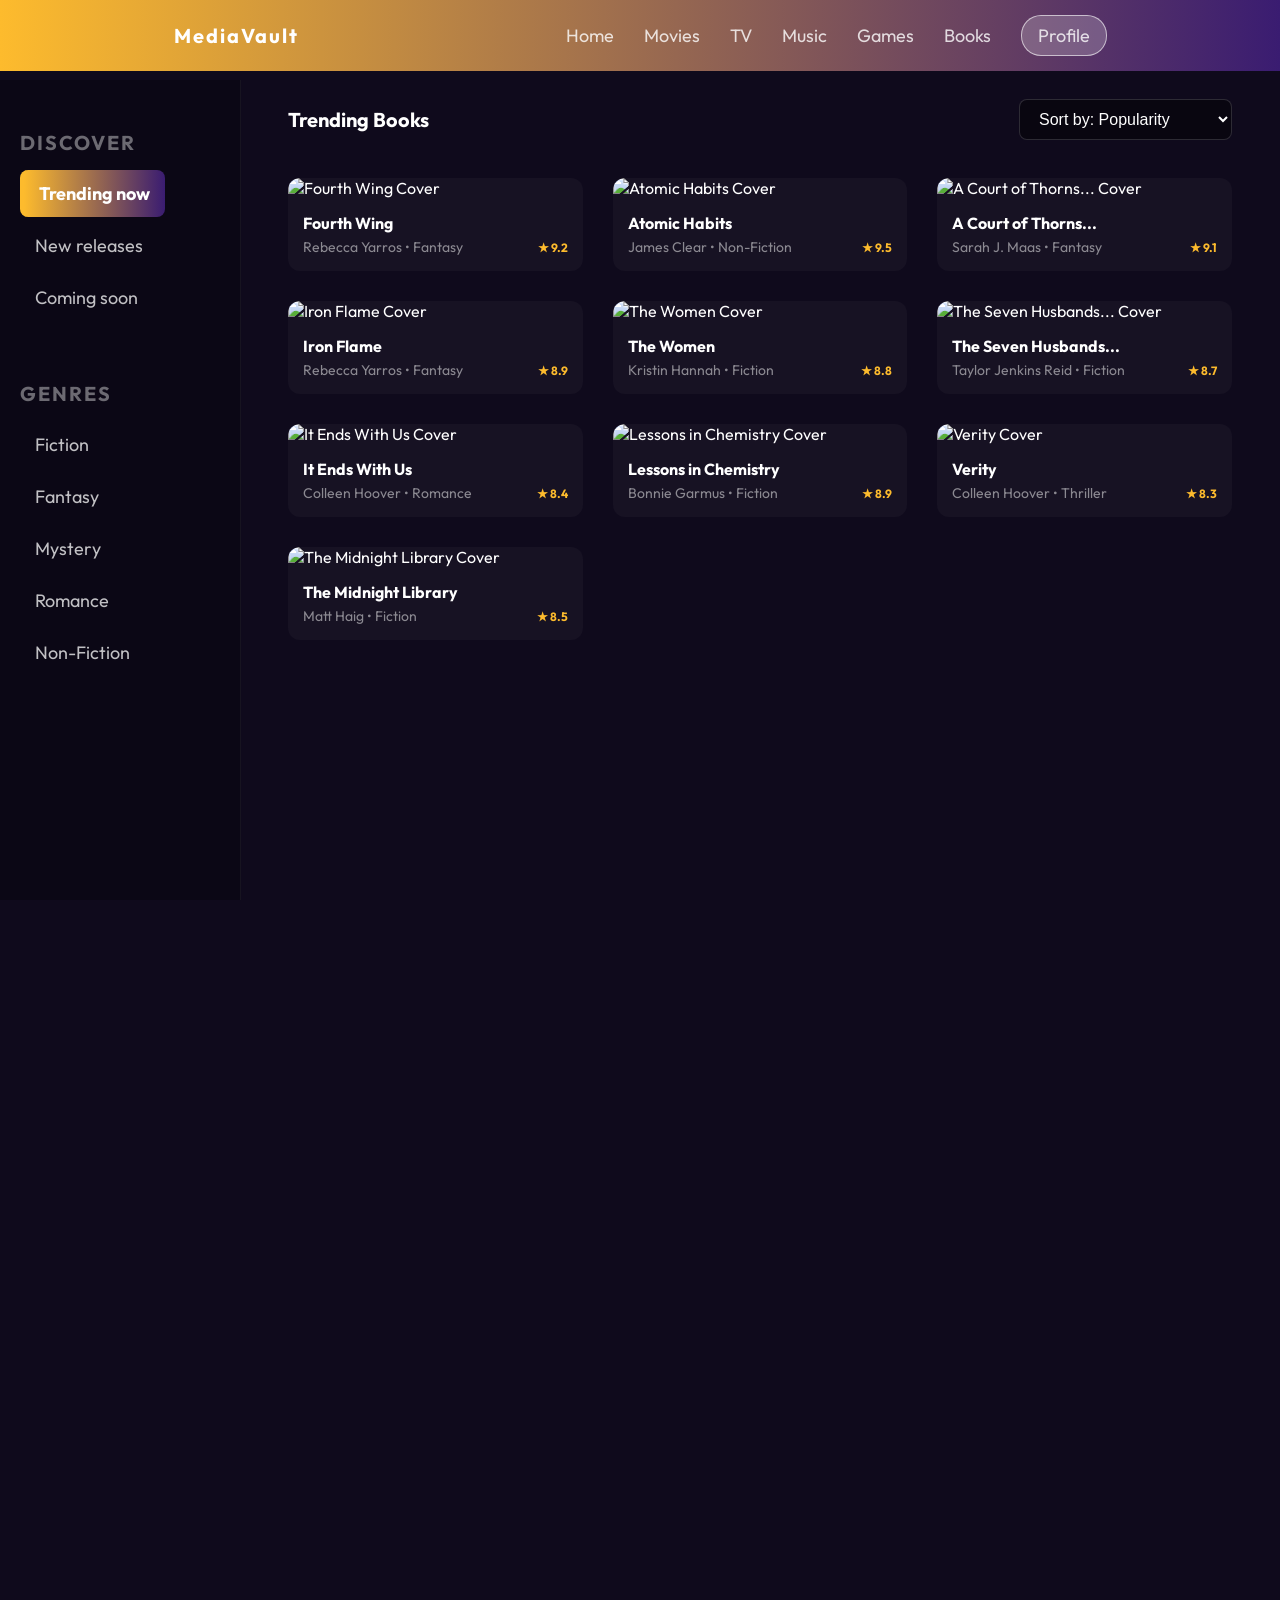
==== books.html @ d65033bf "Frontend" ====
<!DOCTYPE html>
<html>
    <head>
        <title>Media Vault</title>
        <link rel="stylesheet" href="styles/general.css">
        <link rel="stylesheet" href="styles/header.css">
        <link rel="stylesheet" href="styles/sidebar.css">
        <link rel="stylesheet" href="styles/layout.css">
        <link rel="stylesheet" href="styles/grid.css">
        <link rel="preconnect" href="https://fonts.googleapis.com">
        <link rel="preconnect" href="https://fonts.gstatic.com" crossorigin>
        <link href="https://fonts.googleapis.com/css2?family=Outfit:wght@100..900&display=swap" rel="stylesheet">
    </head>
    <body>
        <header class="site-header">
            <nav class="navbar">
                <div class="logo">
                    MediaVault
                </div>
                <div class="nav-links">
                    <a href="index.html" class="link">Home</a>
                    <a href="movies.html" class="link">Movies</a>
                    <a href="tv.html" class="link">TV</a>
                    <a href="music.html" class="link">Music</a>
                    <a href="games.html" class="link">Games</a>
                    <a href="books.html" class="link">Books</a>
                    <a href="profile.html" class="link profile-link">Profile</a>
                </div>
            </nav>
        </header>
        <div class="page-layout">
            <nav class="sidebar">
                <div class="sidebar-discover">
                    <h3>Discover</h3>
                    <div class="sidebar-menu">
                        <div class="sidebar-menu-item active" data-category="trending">Trending now</div>
                        <div class="sidebar-menu-item" data-category="new">New releases</div>
                        <div class="sidebar-menu-item" data-category="coming">Coming soon</div>
                    </div>
                </div>
                <div class="sidebar-genres">
                    <h3>Genres</h3>
                    <div class="sidebar-menu">
                        <div class="sidebar-menu-item" data-category="fiction">Fiction</div>
                        <div class="sidebar-menu-item" data-category="fantasy">Fantasy</div>
                        <div class="sidebar-menu-item" data-category="mystery">Mystery</div>
                        <div class="sidebar-menu-item" data-category="romance">Romance</div>
                        <div class="sidebar-menu-item" data-category="nonfiction">Non-Fiction</div>
                    </div>
                </div>
            </nav>
            <main class="content">
                <div class="content-header">
                    <h2>Trending Books</h2>
                    <div class="filter-group">
                        <select class="sort-dropdown">
                            <option value="popular">Sort by: Popularity</option>
                            <option value="newest">Sort by: Newest</option>
                            <option value="rating">Sort by: Highest Rated</option>
                        </select>
                    </div>
                </div>
                <div class="media-grid"></div>
            </main>
        </div>
    <script src="scripts/books.js"></script>
    </body>
</html>
---- styles/general.css ----
body{
    font-family: Outfit;
    background-color: #0f0a1c;
    color: white;
    height: 3000px;
}
p{
    margin-top: 0;
    margin-bottom: 0;
}
---- styles/header.css ----
.navbar{
    position: fixed;
    top: 0;
    left: 0;
    right: 0;
    display: flex;
    flex-direction: row;
    justify-content: space-around;
    align-items: center;
    z-index: 100;
    background: linear-gradient(90deg, #FDBB2D 0%, #3a1c71 100%);
    padding: 15px 40px;
}
.logo{
    color: white;
    font-weight: bold;
    letter-spacing: 2px;
    font-size: 20px;
    cursor: pointer;
}
.nav-links{
    display: flex;
    flex-direction: row;
    align-items: center;
    gap: 30px;
}
.link{
    text-decoration: none;
    color: rgba(255,255,255,0.8);
    font-size: 18px;
    transition: color 0.15s;
}
.link:hover{
    color: white;
}
.profile-link{
    background-color: rgba(255,255,255,0.2);
    padding: 8px 16px;
    border-radius: 20px;
    border: 1px solid rgba(255,255,255,0.6);
    transition: background-color 0.15s, color 0.15s;
}
.profile-link:hover{
    background-color: white;
    color: #3a1c71;
}
---- styles/sidebar.css ----
.sidebar{
    width: 200px;
    background-color: rgba(0,0,0,0.25);
    border-right: 1px solid rgba(255,255,255,0.05);
    padding: 30px 20px;

    position: fixed;
    top: 80px;
    left: 0;
    bottom: 0;

    display: flex;
    flex-direction: column;
    align-items: start;
}
.sidebar-discover{
    margin-bottom: 40px;
}
.sidebar h3{
    color: rgba(255,255,255,0.4);
    font-size: 20px;
    text-transform: uppercase;
    letter-spacing: 2px;
    margin-bottom: 15px;
    font-weight: bold;
}
.sidebar-menu{
    display: flex;
    flex-direction: column;
    gap: 5px;
}
.sidebar-menu-item{
    padding: 12px 15px;
    border-radius: 8px;
    color: rgba(255,255,255,0.75);
    font-size: 18px;
    cursor: pointer;
    transition: all 0.15s;
}
.sidebar-menu-item:hover{
    background-color: rgba(255,255,255,0.05);
    color: #fdbb2d;
    transform: translateX(8px);
}
.sidebar-menu-item.active{
    background: linear-gradient(90deg, #FDBB2D 0%, #3a1c71 100%);
    border-left: 4px solid #fdbb2d;
    color: white;
    font-weight: bold;
}
---- styles/layout.css ----
.page-layout{
    margin-top: 50px;
}
.content{
    padding: 40px;
    margin-left: 240px;
}
.content-header{
    display: flex;
    justify-content: space-between;
    align-items: center;
    margin-bottom: 30px;
}
.content-header h2{
    font-size: 20px;
    font-weight: bold;
    color: white;
}
.sort-dropdown{
    background-color: rgba(0,0,0,0.4);
    color: white;
    border: 1px solid rgba(255,255,255,0.15);
    padding: 10px 15px;
    border-radius: 8px;
    font-size: 16px;
    cursor: pointer;
    outline: none;
    transition: border-color 0.15s;
}
.sort-dropdown:hover, .sort-dropdown:focus{
    border-color: #fdbb2d;
}
.sort-dropdown option{
    background-color: #0f0a1c;
}
.media-grid{
    display: grid;
    grid-template-columns: 1fr 1fr 1fr;
    gap: 30px;
}
.media-card{
    background-color: rgba(255,255,255,0.03);
    border-radius: 12px;
    overflow: hidden;
    transition: all 0.15s;
}
.media-card:hover{
    transform: translateY(-8px);
    box-shadow: 0 15px 30px rgba(0,0,0,0.6);
}
.card-image-wrapper{
    position: relative;
    width: 100%;
    overflow: hidden;
}
.card-image{
    width: 100%;
    height: 100%;
    object-fit: cover;
    transition: transform 0.4s;
}
.card-overlay{
    position: absolute;
    top: 0;
    left: 0;
    width: 100%;
    height: 100%;
    background: rgba(15,10,28,0.85);
    display: flex;
    justify-content: center;
    align-items: center;

    opacity: 0;
    transition: opacity 0.3s;
}

.card-image-wrapper:hover .card-overlay{
    opacity: 1;
}

.card-image-wrapper:hover .card-image{
    transform: scale(1.05);
}

.add-to-vault-button{
    background: linear-gradient(90deg, #fdbb2d 0%, #3a1c71 100%);
    border: none;
    padding: 10px 24px;
    border-radius: 30px;
    color: white;
    font-weight: bold;
    font-size: 16px;
    cursor: pointer;

    transform: translateY(20px);
    transition: all 0.15s;
}
.card-image-wrapper:hover .add-to-vault-button{
    transform: translateY(0);
}

.add-to-vault-button:hover{
    box-shadow: 0 0 15px rgba(253, 187, 45, 0.6);
    transform: scale(1.05);
}
.card-info{
    padding: 15px;
}
.card-info h3{
    color: white;
    font-size: 16px;
    margin: 0 0 5px 0;
    overflow: hidden;
}
.card-meta{
    color:rgba(255,255,255,0.5);
    font-size: 14px;
    margin: 0;
}
@media (min-width: 1000px) {
    .media-grid{
        grid-template-columns: 1fr 1fr 1fr;
    }
}
@media (min-width: 751px) and (max-width: 999px){
    .media-grid{
        grid-template-columns: 1fr 1fr;
    }
}
@media (max-width: 750px){
    .media-grid{
        grid-template-columns: 1fr;
    }
}
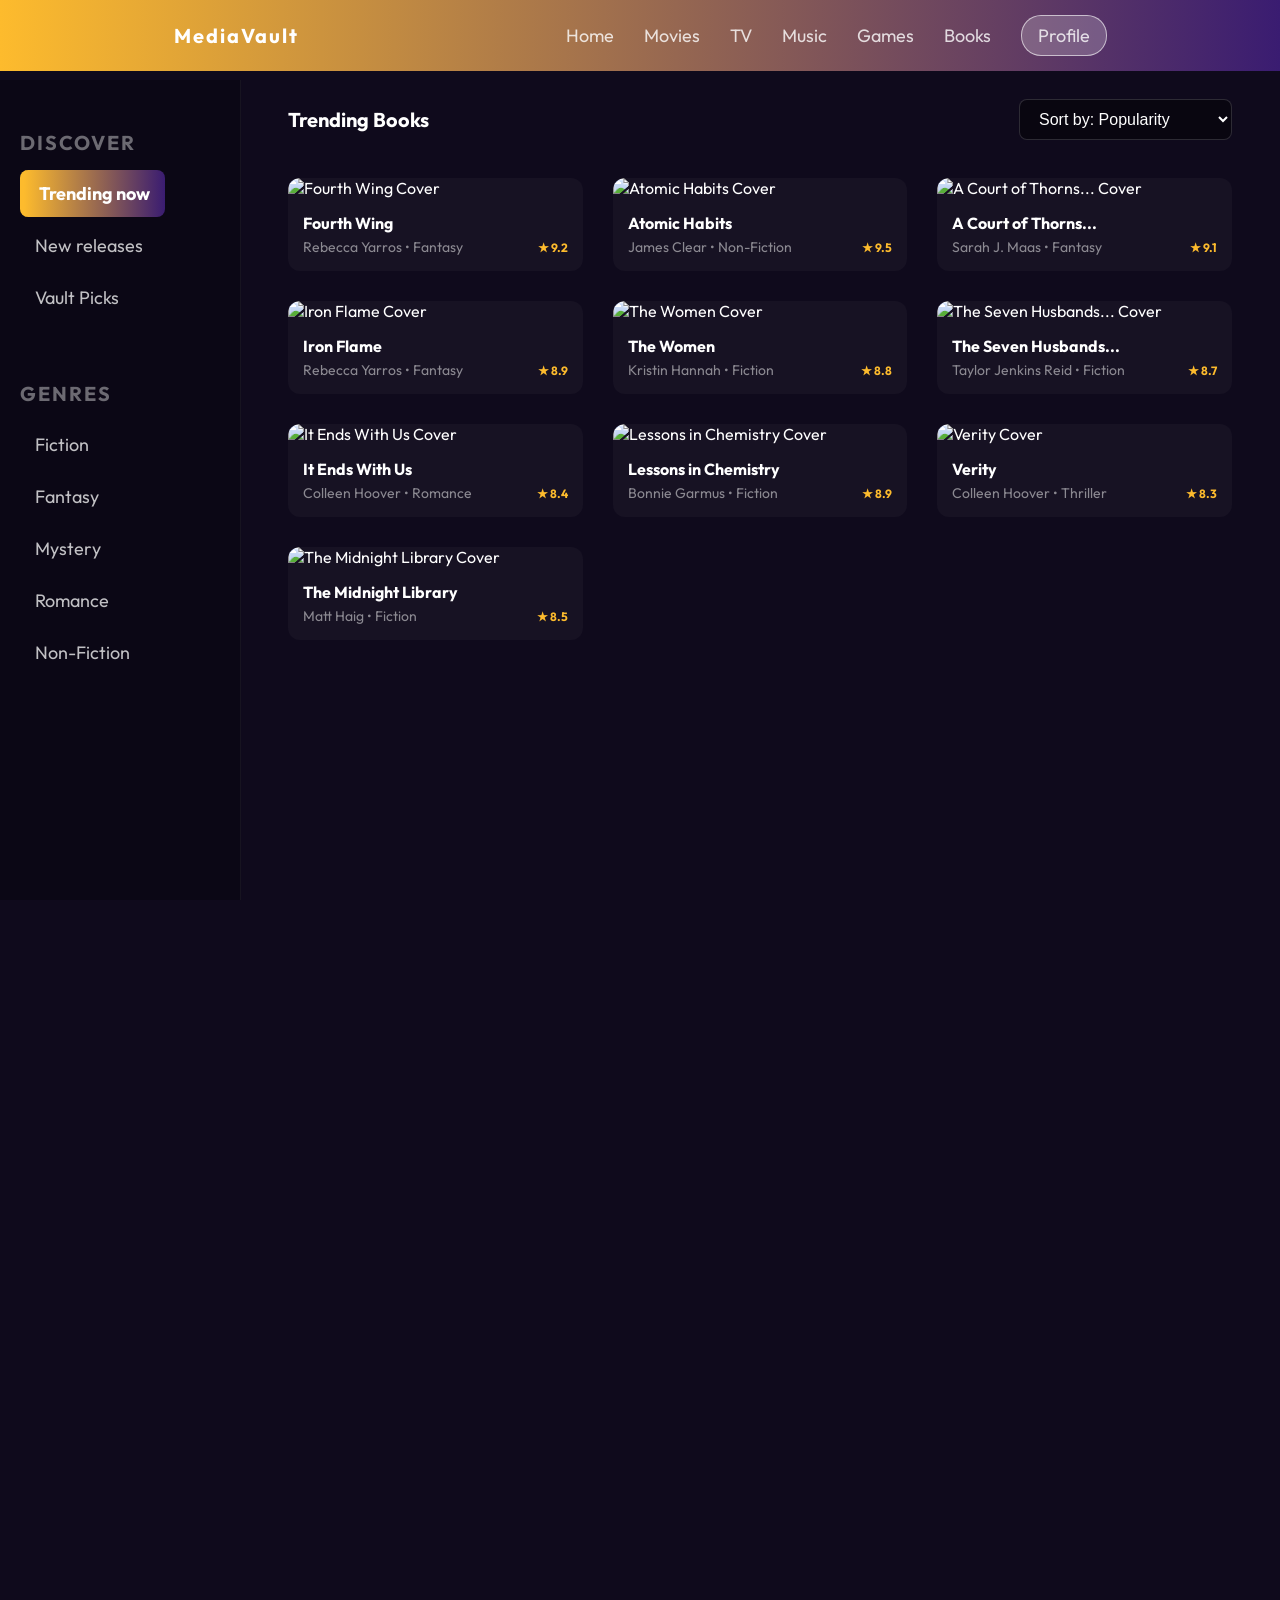
==== commit 2e2c6a63: "Final mods" ====
--- a/books.html
+++ b/books.html
@@ -6,7 +6,6 @@
         <link rel="stylesheet" href="styles/header.css">
         <link rel="stylesheet" href="styles/sidebar.css">
         <link rel="stylesheet" href="styles/layout.css">
-        <link rel="stylesheet" href="styles/grid.css">
         <link rel="preconnect" href="https://fonts.googleapis.com">
         <link rel="preconnect" href="https://fonts.gstatic.com" crossorigin>
         <link href="https://fonts.googleapis.com/css2?family=Outfit:wght@100..900&display=swap" rel="stylesheet">
@@ -35,7 +34,7 @@
                     <div class="sidebar-menu">
                         <div class="sidebar-menu-item active" data-category="trending">Trending now</div>
                         <div class="sidebar-menu-item" data-category="new">New releases</div>
-                        <div class="sidebar-menu-item" data-category="coming">Coming soon</div>
+                        <div class="sidebar-menu-item" data-category="picks">Vault Picks</div>
                     </div>
                 </div>
                 <div class="sidebar-genres">
